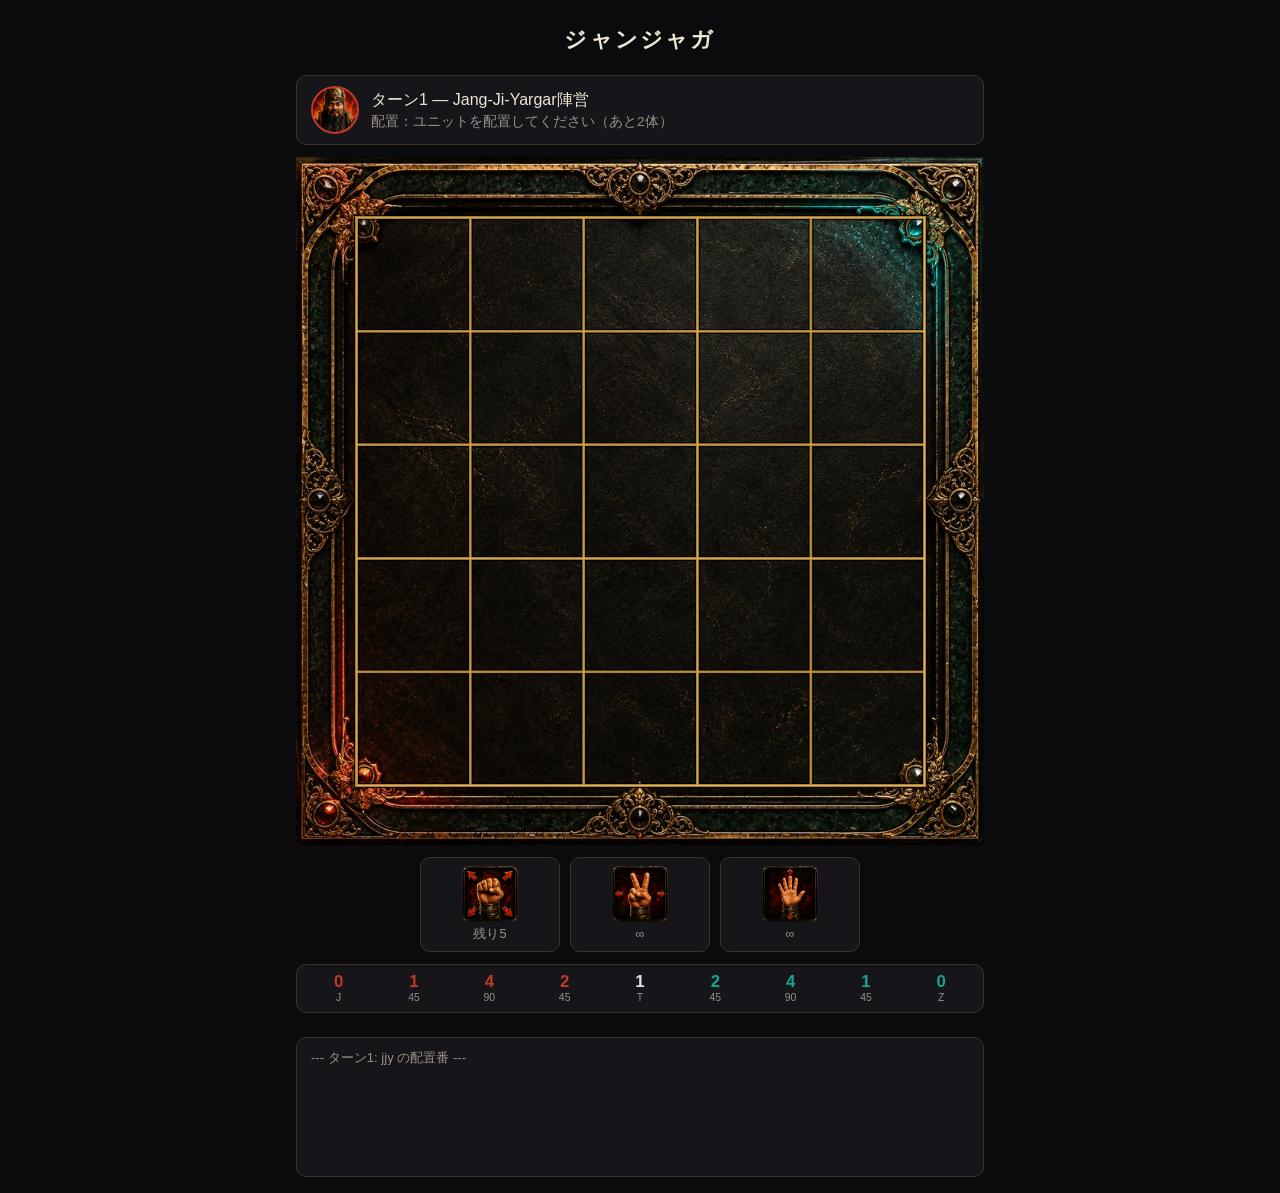
==== standalone.html @ e8a7ca2a "Compress oversized art and add a self-contained standalone.html The board base and two portrait PNGs" ====
<!doctype html>
<html lang="ja">
<head>
<meta charset="UTF-8" />
<meta name="viewport" content="width=device-width, initial-scale=1" />
<title>ジャンジャガ</title>
<style>
:root {
  --jjy-color: #c0392b;
  --zzg-color: #16a596;
  --bg: #0b0b0d;
  --panel-bg: #16151a;
  --panel-border: #3a342a;
  --text: #eee6d3;
  --muted: #9a9186;
}

* {
  box-sizing: border-box;
}

body {
  margin: 0;
  background: var(--bg);
  color: var(--text);
  font-family: "Yu Gothic", "Hiragino Sans", sans-serif;
}

#app {
  max-width: 720px;
  margin: 0 auto;
  padding: 16px;
  display: flex;
  flex-direction: column;
  gap: 12px;
}

h1 {
  text-align: center;
  font-size: 1.4rem;
  margin: 8px 0;
  letter-spacing: 0.1em;
}

.turn-bar {
  display: flex;
  align-items: center;
  gap: 12px;
  background: var(--panel-bg);
  border: 1px solid var(--panel-border);
  border-radius: 10px;
  padding: 10px 14px;
}

.turn-avatar {
  width: 48px;
  height: 48px;
  border-radius: 50%;
  background-size: cover;
  background-position: center 15%;
  flex-shrink: 0;
  border: 2px solid var(--muted);
}

.turn-avatar.jjy {
  border-color: var(--jjy-color);
}
.turn-avatar.zzg {
  border-color: var(--zzg-color);
}

.turn-text {
  flex: 1;
  line-height: 1.4;
}

.turn-text .phase {
  color: var(--muted);
  font-size: 0.85rem;
}

.board-wrap {
  position: relative;
  width: 100%;
  aspect-ratio: 1 / 1;
  user-select: none;
}

.board-layer {
  position: absolute;
  inset: 0;
  width: 100%;
  height: 100%;
  pointer-events: none;
}

.board-grid-overlay {
  position: absolute;
  top: 8.373%;
  left: 8.373%;
  right: 8.214%;
  bottom: 8.214%;
  display: grid;
  grid-template-columns: repeat(5, 1fr);
  grid-template-rows: repeat(5, 1fr);
}

.cell {
  position: relative;
  display: flex;
  align-items: center;
  justify-content: center;
}

.cell.highlight-place::after,
.cell.highlight-move::after {
  content: "";
  position: absolute;
  inset: 8%;
  border-radius: 6px;
  background: rgba(255, 215, 0, 0.25);
  border: 2px dashed rgba(255, 215, 0, 0.8);
  pointer-events: none;
}

.cell.highlight-challenge::after {
  content: "";
  position: absolute;
  inset: 4%;
  border-radius: 50%;
  box-shadow: 0 0 12px 4px rgba(255, 60, 40, 0.9);
  border: 2px solid rgba(255, 120, 60, 0.95);
  animation: pulse 1s ease-in-out infinite;
  pointer-events: none;
}

@keyframes pulse {
  0%,
  100% {
    opacity: 0.55;
  }
  50% {
    opacity: 1;
  }
}

.cell.highlight-rotate::after {
  content: "";
  position: absolute;
  inset: 8%;
  border-radius: 6px;
  background: rgba(120, 130, 255, 0.25);
  border: 2px dashed rgba(140, 150, 255, 0.9);
  pointer-events: none;
}

.cell.selected::before {
  content: "";
  position: absolute;
  inset: 2%;
  border-radius: 6px;
  border: 2px solid rgba(255, 255, 255, 0.9);
  pointer-events: none;
}

.unit-icon {
  width: 78%;
  height: 78%;
  background-image: url("[data-uri]");
  background-repeat: no-repeat;
  background-size: 300% 200%;
  border-radius: 8px;
  pointer-events: none;
}

.unit-jjy-rock {
  background-position: 0% 0%;
}
.unit-jjy-scissors {
  background-position: 50% 0%;
}
.unit-jjy-paper {
  background-position: 100% 0%;
}
.unit-zzg-rock {
  background-position: 0% 100%;
}
.unit-zzg-scissors {
  background-position: 50% 100%;
}
.unit-zzg-paper {
  background-position: 100% 100%;
}

.mark {
  width: 80%;
  height: 80%;
  border-radius: 50%;
  background-size: cover;
  background-position: center 12%;
  pointer-events: none;
}

.mark.jjy {
  background-image: url("[data-uri]");
  border: 3px solid var(--jjy-color);
  box-shadow: 0 0 8px 1px rgba(192, 57, 43, 0.7);
}

.mark.zzg {
  background-image: url("[data-uri]");
  border: 3px solid var(--zzg-color);
  box-shadow: 0 0 8px 1px rgba(22, 165, 150, 0.7);
}

.mark.win-line {
  box-shadow: 0 0 16px 6px gold;
}

.tray {
  display: flex;
  gap: 10px;
  justify-content: center;
}

.tray-slot {
  flex: 1;
  max-width: 140px;
  background: var(--panel-bg);
  border: 1px solid var(--panel-border);
  border-radius: 10px;
  padding: 8px;
  display: flex;
  flex-direction: column;
  align-items: center;
  gap: 4px;
  cursor: grab;
  transition: opacity 0.15s, box-shadow 0.15s;
}

.tray-slot.disabled {
  opacity: 0.35;
  cursor: not-allowed;
  pointer-events: none;
}

.tray-slot.selected {
  box-shadow: 0 0 0 2px gold;
}

.tray-slot .unit-icon {
  width: 56px;
  height: 56px;
}

.tray-slot .count {
  font-size: 0.8rem;
  color: var(--muted);
}

.counters-bar {
  display: flex;
  width: 100%;
  background: var(--panel-bg);
  border: 1px solid var(--panel-border);
  border-radius: 10px;
  padding: 8px 4px;
}

.counter {
  flex: 1 1 0;
  min-width: 0;
  display: flex;
  flex-direction: column;
  align-items: center;
  gap: 2px;
}

.counter-value {
  font-size: 1.05rem;
  font-weight: bold;
  line-height: 1.1;
}

.counter-value.jjy {
  color: var(--jjy-color);
}

.counter-value.zzg {
  color: var(--zzg-color);
}

.counter-value.normal {
  color: var(--text);
}

.counter-label {
  font-size: 0.65rem;
  color: var(--muted);
  line-height: 1;
}

.rotation-panel {
  display: flex;
  flex-wrap: wrap;
  gap: 8px;
  justify-content: center;
}

.rotation-panel button {
  font-size: 0.85rem;
  padding: 8px 12px;
  background: #1c2140;
  border-color: #3a4270;
}

.rotation-panel button:hover {
  background: #262c56;
}

.rotation-panel button.active {
  box-shadow: 0 0 0 2px #7c88ff;
}

.controls {
  display: flex;
  gap: 10px;
  justify-content: center;
}

button {
  font-family: inherit;
  font-size: 0.95rem;
  padding: 10px 18px;
  border-radius: 8px;
  border: 1px solid var(--panel-border);
  background: #232028;
  color: var(--text);
  cursor: pointer;
}

button:hover {
  background: #2d2a33;
}

button:disabled {
  opacity: 0.3;
  cursor: not-allowed;
}

.log {
  background: var(--panel-bg);
  border: 1px solid var(--panel-border);
  border-radius: 10px;
  padding: 10px 14px;
  height: 140px;
  overflow-y: auto;
  font-size: 0.82rem;
  color: var(--muted);
  white-space: pre-wrap;
  line-height: 1.5;
}

.win-banner {
  position: fixed;
  inset: 0;
  background: rgba(0, 0, 0, 0.75);
  display: flex;
  align-items: center;
  justify-content: center;
  flex-direction: column;
  gap: 16px;
  z-index: 10;
}

.win-banner.hidden {
  display: none;
}

.hidden {
  display: none;
}

.win-banner .avatar {
  width: 160px;
  height: 160px;
  border-radius: 50%;
  background-size: cover;
  background-position: center 15%;
  border: 4px solid gold;
}

.win-banner h2 {
  font-size: 1.6rem;
}

</style>
</head>
<body>
<div id="app">
  <h1>ジャンジャガ</h1>

  <div class="turn-bar">
    <div id="turn-avatar" class="turn-avatar"></div>
    <div class="turn-text">
      <div id="turn-text"></div>
      <div id="turn-phase" class="phase"></div>
    </div>
  </div>

  <div class="board-wrap">
    <img class="board-layer" src="[data-uri]" alt="" />
    <img class="board-layer" src="[data-uri]" alt="" />
    <div id="board-grid" class="board-grid-overlay"></div>
  </div>

  <div id="tray" class="tray"></div>

  <div id="counters-bar" class="counters-bar">
    <div class="counter"><div id="cnt-j-marks" class="counter-value jjy"></div><div class="counter-label">J</div></div>
    <div class="counter"><div id="cnt-j-rock45" class="counter-value jjy"></div><div class="counter-label">45</div></div>
    <div class="counter"><div id="cnt-j-sp90" class="counter-value jjy"></div><div class="counter-label">90</div></div>
    <div class="counter"><div id="cnt-j-sp45" class="counter-value jjy"></div><div class="counter-label">45</div></div>
    <div class="counter"><div id="cnt-turn" class="counter-value normal"></div><div class="counter-label">T</div></div>
    <div class="counter"><div id="cnt-z-sp45" class="counter-value zzg"></div><div class="counter-label">45</div></div>
    <div class="counter"><div id="cnt-z-sp90" class="counter-value zzg"></div><div class="counter-label">90</div></div>
    <div class="counter"><div id="cnt-z-rock45" class="counter-value zzg"></div><div class="counter-label">45</div></div>
    <div class="counter"><div id="cnt-z-marks" class="counter-value zzg"></div><div class="counter-label">Z</div></div>
  </div>

  <div id="rotation-panel" class="rotation-panel hidden"></div>

  <div class="controls">
    <button id="pass-btn" class="hidden">手番を相手に渡す</button>
  </div>

  <div id="log" class="log"></div>
</div>

<div id="win-banner" class="win-banner hidden">
  <div id="win-avatar" class="avatar"></div>
  <h2 id="win-text"></h2>
</div>

<script>
// ジャンジャガ ルールエンジン（DOM非依存）
// ルール文書: ジャンジャガ_ルール_v0.1.md 準拠

(function () {
const SIZE = 5;
const PLAYERS = ["jjy", "zzg"];

const UNIT_DIRS = {
  rock: [
    [-1, -1],
    [-1, 1],
    [1, -1],
    [1, 1],
  ],
  scissors: [
    [0, -1],
    [0, 1],
  ],
  paper: [
    [-1, 0],
    [1, 0],
  ],
};

// beats[a] === b は「aはbに勝つ」
const BEATS = { rock: "scissors", scissors: "paper", paper: "rock" };

const ROCK_MAX = 5;

// 45度刻みの8方向リング（画面上で時計回りが正の方向）
const DIR_RING = [
  [-1, 0], // N
  [-1, 1], // NE
  [0, 1], // E
  [1, 1], // SE
  [1, 0], // S
  [1, -1], // SW
  [0, -1], // W
  [-1, -1], // NW
];

function ringIndexOf(dir) {
  return DIR_RING.findIndex(([dr, dc]) => dr === dir[0] && dc === dir[1]);
}

// dir を 45度 x steps だけ回転させる（steps>0: 時計回り, steps<0: 反時計回り）
function rotateDir(dir, steps) {
  const idx = ringIndexOf(dir);
  const next = (((idx + steps) % 8) + 8) % 8;
  return DIR_RING[next];
}

function rotateDirs(dirs, steps) {
  return dirs.map((d) => rotateDir(d, steps));
}

// 回転数カウンタの通算上限
const ROTATION_MAX = { rock45: 1, sp45: 2, sp90: 4 };

// (type, kind) から回転後の方向の組を得る
function rotatedDirsFor(type, kind) {
  const base = UNIT_DIRS[type];
  if (kind === "rock45") return rotateDirs(base, 1);
  if (kind === "sp45cw") return rotateDirs(base, 1);
  if (kind === "sp45ccw") return rotateDirs(base, -1);
  if (kind === "sp90") return rotateDirs(base, 2);
  return base;
}

// 回転の種類から、どの回転数カウンタを消費するか
function rotationChargeField(kind) {
  if (kind === "rock45") return "rock45";
  return kind === "sp90" ? "sp90" : "sp45";
}

// そのユニット種類が使える回転の種類一覧
function rotationKindsForType(type) {
  if (type === "rock") return ["rock45"];
  return ["sp45cw", "sp45ccw", "sp90"];
}

function otherPlayer(p) {
  return p === "jjy" ? "zzg" : "jjy";
}

function inBounds(r, c) {
  return r >= 0 && r < SIZE && c >= 0 && c < SIZE;
}

function createGame() {
  const state = {
    board: Array.from({ length: SIZE }, () => Array(SIZE).fill(null)),
    players: {
      jjy: { rockUsed: 0, rotUsed: { rock45: 0, sp45: 0, sp90: 0 } },
      zzg: { rockUsed: 0, rotUsed: { rock45: 0, sp45: 0, sp90: 0 } },
    },
    turnOwner: "jjy",
    turnNumber: 1,
    // phase: 'placement' (配置) | 'segment' (通常セグメント) | 'ended'
    phase: "placement",
    activePlayer: "jjy",
    selected: null,
    moveTargets: [],
    challengeTargets: [],
    rotationKind: null,
    rotationMode: null,
    rotationMoveTargets: [],
    segmentActionCount: 0,
    hasPriorSegmentThisTurn: false,
    // このターンに配置したユニットの座標。ターン担当者の最初の通常セグメントの間だけ、移動不可・挑戦は最大1回の制限を受ける
    restrictedUnitPos: null,
    restrictedUnitChallenged: false,
    turnOwnerSegmentCount: 0,
    winner: null,
    winLine: null,
    log: [],
  };
  startTurn(state);
  return state;
}

function pushLog(state, msg) {
  state.log.push(msg);
}

function boardIsFull(state) {
  for (let r = 0; r < SIZE; r++)
    for (let c = 0; c < SIZE; c++) if (state.board[r][c] === null) return false;
  return true;
}

function startTurn(state) {
  if (boardIsFull(state)) {
    finishByBoardFull(state);
    return;
  }
  state.phase = "placement";
  state.activePlayer = state.turnOwner;
  state.placementQuota = state.turnNumber === 1 ? 2 : 1;
  state.placementsDone = 0;
  state.selected = null;
  state.moveTargets = [];
  state.challengeTargets = [];
  state.rotationKind = null;
  state.rotationMode = null;
  state.rotationMoveTargets = [];
  state.segmentActionCount = 0;
  state.hasPriorSegmentThisTurn = false;
  state.restrictedUnitPos = null;
  state.restrictedUnitChallenged = false;
  state.turnOwnerSegmentCount = 0;
  pushLog(state, `--- ターン${state.turnNumber}: ${state.turnOwner} の配置番 ---`);
}

// r,c のユニットが「配置直後のターン担当者の最初の通常セグメント」の制限下にあるか
function isRestricted(state, r, c) {
  return (
    state.turnOwnerSegmentCount === 1 &&
    state.activePlayer === state.turnOwner &&
    !!state.restrictedUnitPos &&
    state.restrictedUnitPos[0] === r &&
    state.restrictedUnitPos[1] === c
  );
}

function canPlace(state, type) {
  if (state.phase !== "placement") return false;
  if (type === "rock" && state.players[state.activePlayer].rockUsed >= ROCK_MAX) return false;
  return true;
}

function emptyCells(state) {
  const cells = [];
  for (let r = 0; r < SIZE; r++)
    for (let c = 0; c < SIZE; c++) if (state.board[r][c] === null) cells.push([r, c]);
  return cells;
}

// pos から dirs の方向で挑戦可能な敵ユニット座標一覧
function challengeTargetsFromDirs(state, r, c, owner, type, dirs) {
  const targets = [];
  for (const [dr, dc] of dirs) {
    const nr = r + dr,
      nc = c + dc;
    if (!inBounds(nr, nc)) continue;
    const cell = state.board[nr][nc];
    if (cell && cell.kind === "unit" && cell.owner !== owner && cell.type !== type) {
      targets.push([nr, nc]);
    }
  }
  return targets;
}

// pos の unit(owner,type) が挑戦可能な敵ユニット座標一覧（通常の方向）
function challengeTargetsFrom(state, r, c, owner, type) {
  return challengeTargetsFromDirs(state, r, c, owner, type, UNIT_DIRS[type]);
}

function uniqueCoords(list) {
  const seen = new Set();
  const out = [];
  for (const [r, c] of list) {
    const key = r + "," + c;
    if (!seen.has(key)) {
      seen.add(key);
      out.push([r, c]);
    }
  }
  return out;
}

// pos の unit が移動可能な座標一覧（移動後に挑戦可能になる場合のみ）
function moveTargetsFrom(state, r, c, owner, type) {
  const moves = [];
  for (const [dr, dc] of UNIT_DIRS[type]) {
    const nr = r + dr,
      nc = c + dc;
    if (!inBounds(nr, nc)) continue;
    if (state.board[nr][nc] !== null) continue; // 空きマスのみ
    const afterTargets = challengeTargetsFrom(state, nr, nc, owner, type);
    if (afterTargets.length > 0) moves.push([nr, nc]);
  }
  return moves;
}

// pos の unit が種類 kind・モード mode の回転行動で移動可能な座標一覧（rule 8）。
// mode "moveRotated"（回転後に移動する場合）：移動方向が回転後の方向。
//   移動先から、回転後の方向・通常の方向のいずれかで挑戦できれば良い。
// mode "challengeRotated"（通常移動後に回転する場合）：移動方向は通常のまま。
//   移動先から、回転後の方向で挑戦できることが必要。
function rotationActionTargets(state, r, c, owner, type, kind, mode) {
  const rotDirs = rotatedDirsFor(type, kind);
  const moveDirs = mode === "moveRotated" ? rotDirs : UNIT_DIRS[type];
  const moves = [];
  for (const [dr, dc] of moveDirs) {
    const nr = r + dr,
      nc = c + dc;
    if (!inBounds(nr, nc)) continue;
    if (state.board[nr][nc] !== null) continue; // 空きマスのみ
    const rotTargets = challengeTargetsFromDirs(state, nr, nc, owner, type, rotDirs);
    if (mode === "moveRotated") {
      const normalTargets = challengeTargetsFrom(state, nr, nc, owner, type);
      if (rotTargets.length > 0 || normalTargets.length > 0) moves.push([nr, nc]);
    } else {
      if (rotTargets.length > 0) moves.push([nr, nc]);
    }
  }
  return moves;
}

// r,c のユニットが今使える回転の種類一覧（種類・残り回数・制限状態を考慮）
function availableRotationKinds(state, r, c) {
  if (state.phase !== "segment") return [];
  const cell = state.board[r][c];
  if (!cell || cell.kind !== "unit" || cell.owner !== state.activePlayer) return [];
  if (isRestricted(state, r, c)) return [];
  const kinds = rotationKindsForType(cell.type);
  return kinds.filter((kind) => {
    const field = rotationChargeField(kind);
    return state.players[cell.owner].rotUsed[field] < ROTATION_MAX[field];
  });
}

function placeUnit(state, type, r, c) {
  if (!canPlace(state, type)) return { ok: false, reason: "配置できません" };
  if (state.board[r][c] !== null) return { ok: false, reason: "空きマスではありません" };
  const owner = state.activePlayer;
  state.board[r][c] = { kind: "unit", owner, type };
  if (type === "rock") state.players[owner].rockUsed += 1;
  state.placementsDone += 1;
  pushLog(state, `${owner} が ${type} を (${r},${c}) へ配置`);

  if (state.placementsDone < state.placementQuota) {
    // 第1ターンの2体目待ち：引き続き配置番のまま
    return { ok: true };
  }

  if (state.turnNumber === 1) {
    // 第1ターンは2体配置したら即終了（敵ユニットが存在しないため挑戦は発生しない）
    endTurn(state);
  } else {
    // 配置直後から、配置したプレイヤー自身の通常セグメントが始まる
    state.restrictedUnitPos = [r, c];
    state.restrictedUnitChallenged = false;
    enterSegment(state, state.turnOwner);
    // セグメントが自動終了していなければ、配置したユニットを自動選択し、挑戦対象をすぐ確認できるようにする
    if (state.phase === "segment" && state.activePlayer === state.turnOwner) {
      selectUnit(state, r, c);
    }
  }
  return { ok: true };
}

// セグメントを開始する。行動可能な手が一つも無ければ、宣言したものとして自動的に相手へ渡す
function enterSegment(state, player) {
  state.phase = "segment";
  state.activePlayer = player;
  state.segmentActionCount = 0;
  if (player === state.turnOwner) state.turnOwnerSegmentCount += 1;
  clearSelection(state);
  if (!hasAnyAction(state, player)) {
    passSegment(state);
  }
}

function selectUnit(state, r, c) {
  if (state.phase !== "segment") return { ok: false };
  const cell = state.board[r][c];
  state.rotationKind = null;
  state.rotationMode = null;
  state.rotationMoveTargets = [];
  if (!cell || cell.kind !== "unit" || cell.owner !== state.activePlayer) {
    state.selected = null;
    state.moveTargets = [];
    state.challengeTargets = [];
    return { ok: false };
  }
  state.selected = [r, c];
  if (isRestricted(state, r, c)) {
    state.moveTargets = [];
    state.challengeTargets = state.restrictedUnitChallenged ? [] : challengeTargetsFrom(state, r, c, cell.owner, cell.type);
  } else {
    state.moveTargets = moveTargetsFrom(state, r, c, cell.owner, cell.type);
    state.challengeTargets = challengeTargetsFrom(state, r, c, cell.owner, cell.type);
  }
  return { ok: true };
}

function clearSelection(state) {
  state.selected = null;
  state.moveTargets = [];
  state.challengeTargets = [];
  state.rotationKind = null;
  state.rotationMode = null;
  state.rotationMoveTargets = [];
}

function moveUnit(state, tr, tc) {
  if (state.phase !== "segment" || !state.selected) return { ok: false, reason: "対象外です" };
  const [r, c] = state.selected;
  if (isRestricted(state, r, c)) return { ok: false, reason: "配置直後は移動できません" };
  const legal = state.moveTargets.some(([mr, mc]) => mr === tr && mc === tc);
  if (!legal) return { ok: false, reason: "その移動は不正です" };
  const cell = state.board[r][c];
  state.board[r][c] = null;
  state.board[tr][tc] = cell;
  pushLog(state, `${cell.owner} の ${cell.type} が (${r},${c})→(${tr},${tc}) へ移動`);
  state.segmentActionCount += 1;
  state.selected = [tr, tc];
  state.moveTargets = [];
  state.challengeTargets = challengeTargetsFrom(state, tr, tc, cell.owner, cell.type);
  state.rotationKind = null;
  state.rotationMode = null;
  state.rotationMoveTargets = [];
  return { ok: true };
}

// 選んだユニットについて、種類 kind・モード mode の回転行動のプレビュー（移動先候補）を表示する。
// mode: "moveRotated"（回転後に移動） | "challengeRotated"（通常移動後に回転）
function previewRotation(state, kind, mode) {
  if (state.phase !== "segment" || !state.selected) return { ok: false, reason: "対象外です" };
  const [r, c] = state.selected;
  const available = availableRotationKinds(state, r, c);
  if (!available.includes(kind)) return { ok: false, reason: "その回転は使えません" };
  const cell = state.board[r][c];
  const targets = rotationActionTargets(state, r, c, cell.owner, cell.type, kind, mode);
  state.rotationKind = kind;
  state.rotationMode = mode;
  state.rotationMoveTargets = targets;
  return { ok: true };
}

function cancelRotationPreview(state) {
  state.rotationKind = null;
  state.rotationMode = null;
  state.rotationMoveTargets = [];
}

// 回転行動を実行する（previewRotation で選んだ kind・mode を使用）
function rotateMoveUnit(state, tr, tc) {
  if (state.phase !== "segment" || !state.selected || !state.rotationKind) {
    return { ok: false, reason: "対象外です" };
  }
  const [r, c] = state.selected;
  const kind = state.rotationKind;
  const mode = state.rotationMode;
  if (isRestricted(state, r, c)) return { ok: false, reason: "配置直後は回転を使用できません" };
  const legal = state.rotationMoveTargets.some(([mr, mc]) => mr === tr && mc === tc);
  if (!legal) return { ok: false, reason: "その回転行動は不正です" };
  const cell = state.board[r][c];
  const field = rotationChargeField(kind);
  state.players[cell.owner].rotUsed[field] += 1;
  state.board[r][c] = null;
  state.board[tr][tc] = cell;
  const modeLabel = mode === "moveRotated" ? "回転移動" : "回転挑戦";
  pushLog(state, `${cell.owner} の ${cell.type} が${modeLabel}(${kind})で (${r},${c})→(${tr},${tc})`);
  state.segmentActionCount += 1;
  state.selected = [tr, tc];
  state.moveTargets = [];
  state.rotationKind = null;
  state.rotationMode = null;
  state.rotationMoveTargets = [];
  const rotDirs = rotatedDirsFor(cell.type, kind);
  const rotTargets = challengeTargetsFromDirs(state, tr, tc, cell.owner, cell.type, rotDirs);
  if (mode === "moveRotated") {
    // 回転移動の場合、挑戦は「回転した方向」「通常の方向」のいずれでも良い
    const normalTargets = challengeTargetsFrom(state, tr, tc, cell.owner, cell.type);
    state.challengeTargets = uniqueCoords([...rotTargets, ...normalTargets]);
  } else {
    // 通常移動後の回転の場合、挑戦は宣言した回転方向のみ
    state.challengeTargets = rotTargets;
  }
  return { ok: true };
}

function challengeUnit(state, tr, tc) {
  if (state.phase !== "segment" || !state.selected) return { ok: false, reason: "対象外です" };
  const [r, c] = state.selected;
  const legal = state.challengeTargets.some(([cr, cc]) => cr === tr && cc === tc);
  if (!legal) return { ok: false, reason: "挑戦できません" };
  if (isRestricted(state, r, c)) state.restrictedUnitChallenged = true;
  resolveChallenge(state, r, c, tr, tc);
  state.segmentActionCount += 1;
  clearSelection(state);
  if (!state.winner) checkSegmentAutoAdvance(state);
  return { ok: true };
}

// 行動後、現在の担当者に行動可能な手が一つも残っていなければ、自動的にセグメントを終える
function checkSegmentAutoAdvance(state) {
  if (state.phase !== "segment") return;
  if (!hasAnyAction(state, state.activePlayer)) {
    passSegment(state);
  }
}

function resolveChallenge(state, ar, ac, br, bc) {
  const attacker = state.board[ar][ac];
  const defender = state.board[br][bc];
  const attackerWins = BEATS[attacker.type] === defender.type;
  const winnerOwner = attackerWins ? attacker.owner : defender.owner;
  const loserPos = attackerWins ? [br, bc] : [ar, ac];
  pushLog(
    state,
    `${attacker.owner}:${attacker.type} が ${defender.owner}:${defender.type} に挑戦 → ${attackerWins ? "攻撃側" : "防御側"}の勝ち`
  );
  state.board[loserPos[0]][loserPos[1]] = { kind: "mark", owner: winnerOwner };
  checkWin(state, winnerOwner);
}

const LINE_DIRS = [
  [0, 1],
  [1, 0],
  [1, 1],
  [1, -1],
];

function checkWin(state, owner) {
  for (let r = 0; r < SIZE; r++) {
    for (let c = 0; c < SIZE; c++) {
      for (const [dr, dc] of LINE_DIRS) {
        const cells = [
          [r, c],
          [r + dr, c + dc],
          [r + 2 * dr, c + 2 * dc],
        ];
        if (cells.every(([rr, cc]) => inBounds(rr, cc))) {
          const owns = cells.every(([rr, cc]) => {
            const cell = state.board[rr][cc];
            return cell && cell.kind === "mark" && cell.owner === owner;
          });
          if (owns) {
            state.winner = owner;
            state.winLine = cells;
            state.phase = "ended";
            pushLog(state, `${owner} の3連が成立。勝利。`);
            return true;
          }
        }
      }
    }
  }
  return false;
}

function hasAnyAction(state, owner) {
  for (let r = 0; r < SIZE; r++) {
    for (let c = 0; c < SIZE; c++) {
      const cell = state.board[r][c];
      if (!cell || cell.kind !== "unit" || cell.owner !== owner) continue;
      if (isRestricted(state, r, c)) {
        if (!state.restrictedUnitChallenged && challengeTargetsFrom(state, r, c, owner, cell.type).length > 0) return true;
        continue; // 配置直後のユニットは移動できない
      }
      if (challengeTargetsFrom(state, r, c, owner, cell.type).length > 0) return true;
      if (moveTargetsFrom(state, r, c, owner, cell.type).length > 0) return true;
      for (const kind of availableRotationKinds(state, r, c)) {
        if (rotationActionTargets(state, r, c, owner, cell.type, kind, "moveRotated").length > 0) return true;
        if (rotationActionTargets(state, r, c, owner, cell.type, kind, "challengeRotated").length > 0) return true;
      }
    }
  }
  return false;
}

// 自分のセグメントを終える（できることが無いための自動終了も、宣言したものとして扱う）
// 「行動を挟まずに続けて終了を宣言」＝今終えるこのセグメントに行動が無く、かつ
// このセグメントの直前にも（このターン中に）別の終了宣言があったこと。
// 直前のセグメント自体に行動があったかどうかは関係ない。
function passSegment(state) {
  if (state.phase !== "segment") return { ok: false };
  const endedEmpty = state.segmentActionCount === 0;
  if (endedEmpty && state.hasPriorSegmentThisTurn) {
    pushLog(state, "両者が連続して終了を宣言。ターン終了。");
    endTurn(state);
    return { ok: true };
  }
  pushLog(state, `${state.activePlayer} がセグメント終了を宣言。`);
  state.hasPriorSegmentThisTurn = true;
  enterSegment(state, otherPlayer(state.activePlayer));
  return { ok: true };
}

function endTurn(state) {
  if (state.winner) return;
  state.turnOwner = otherPlayer(state.turnOwner);
  state.turnNumber += 1;
  startTurn(state);
}

function countMarks(state, owner) {
  let n = 0;
  for (let r = 0; r < SIZE; r++)
    for (let c = 0; c < SIZE; c++) {
      const cell = state.board[r][c];
      if (cell && cell.kind === "mark" && cell.owner === owner) n++;
    }
  return n;
}

function countUnits(state, owner) {
  let n = 0;
  for (let r = 0; r < SIZE; r++)
    for (let c = 0; c < SIZE; c++) {
      const cell = state.board[r][c];
      if (cell && cell.kind === "unit" && cell.owner === owner) n++;
    }
  return n;
}

function finishByBoardFull(state) {
  state.phase = "ended";
  const marksJjy = countMarks(state, "jjy");
  const marksZzg = countMarks(state, "zzg");
  if (marksJjy !== marksZzg) {
    state.winner = marksJjy > marksZzg ? "jjy" : "zzg";
  } else {
    const unitsJjy = countUnits(state, "jjy");
    const unitsZzg = countUnits(state, "zzg");
    if (unitsJjy !== unitsZzg) {
      state.winner = unitsJjy > unitsZzg ? "jjy" : "zzg";
    } else {
      state.winner = "draw";
    }
  }
  pushLog(state, `盤面が埋まりました。判定結果: ${state.winner}`);
}

window.JangJiYargar = {
  SIZE,
  PLAYERS,
  UNIT_DIRS,
  BEATS,
  ROCK_MAX,
  ROTATION_MAX,
  createGame,
  canPlace,
  emptyCells,
  isRestricted,
  placeUnit,
  selectUnit,
  clearSelection,
  moveUnit,
  challengeUnit,
  passSegment,
  otherPlayer,
  availableRotationKinds,
  rotationChargeField,
  previewRotation,
  cancelRotationPreview,
  rotateMoveUnit,
  countMarks,
};
})();

</script>
<script>
(function () {
const __MARKER_URI__ = { jjy: "[data-uri]", zzg: "[data-uri]" };
const {
  createGame,
  canPlace,
  isRestricted,
  placeUnit,
  selectUnit,
  clearSelection,
  moveUnit,
  challengeUnit,
  passSegment,
  ROCK_MAX,
  ROTATION_MAX,
  availableRotationKinds,
  rotationChargeField,
  previewRotation,
  cancelRotationPreview,
  rotateMoveUnit,
  countMarks,
} = window.JangJiYargar;

const NAMES = { jjy: "Jang-Ji-Yargar", zzg: "Zung-Zoo-Gar" };
const TYPE_LABELS = { rock: "グー", scissors: "チョキ", paper: "パー" };
const TYPES = ["rock", "scissors", "paper"];
const ROTATION_LABELS = {
  rock45: "45°回転",
  sp45cw: "45°回転（時計回り）",
  sp45ccw: "45°回転（反時計回り）",
  sp90: "90°回転",
};

const SOUNDS = {
  place: new Audio("[data-uri]"),
  rotate: new Audio("[data-uri]"),
  explosion: new Audio("[data-uri]"),
};

function playSound(name) {
  const base = SOUNDS[name];
  if (!base) return;
  const node = base.cloneNode();
  node.play().catch(() => {});
}

const game = createGame();
let uiSelectedTrayType = null;

const boardEl = document.getElementById("board-grid");
const trayEl = document.getElementById("tray");
const turnAvatarEl = document.getElementById("turn-avatar");
const turnTextEl = document.getElementById("turn-text");
const turnPhaseEl = document.getElementById("turn-phase");
const rotationPanelEl = document.getElementById("rotation-panel");
const countersEl = {
  jMarks: document.getElementById("cnt-j-marks"),
  jRock45: document.getElementById("cnt-j-rock45"),
  jSp90: document.getElementById("cnt-j-sp90"),
  jSp45: document.getElementById("cnt-j-sp45"),
  turn: document.getElementById("cnt-turn"),
  zSp45: document.getElementById("cnt-z-sp45"),
  zSp90: document.getElementById("cnt-z-sp90"),
  zRock45: document.getElementById("cnt-z-rock45"),
  zMarks: document.getElementById("cnt-z-marks"),
};
const passBtn = document.getElementById("pass-btn");
const logEl = document.getElementById("log");
const winBanner = document.getElementById("win-banner");
const winAvatar = document.getElementById("win-avatar");
const winText = document.getElementById("win-text");

function cellHas(list, r, c) {
  return list.some(([rr, cc]) => rr === r && cc === c);
}

function buildBoard() {
  boardEl.innerHTML = "";
  for (let r = 0; r < 5; r++) {
    for (let c = 0; c < 5; c++) {
      const cell = document.createElement("div");
      cell.className = "cell";
      cell.dataset.r = r;
      cell.dataset.c = c;
      cell.addEventListener("click", () => handleCellClick(r, c));
      cell.addEventListener("dragover", (e) => e.preventDefault());
      cell.addEventListener("drop", (e) => handleDrop(e, r, c));
      boardEl.appendChild(cell);
    }
  }
}

function buildTray() {
  trayEl.innerHTML = "";
  for (const type of TYPES) {
    const slot = document.createElement("div");
    slot.className = "tray-slot";
    slot.dataset.type = type;
    slot.draggable = true;
    const icon = document.createElement("div");
    icon.className = "unit-icon";
    slot.appendChild(icon);
    const count = document.createElement("div");
    count.className = "count";
    slot.appendChild(count);
    slot.addEventListener("click", () => handleTraySlotClick(type));
    slot.addEventListener("dragstart", (e) => handleTrayDragStart(e, type));
    trayEl.appendChild(slot);
  }
}

function handleTraySlotClick(type) {
  if (!canPlace(game, type)) return;
  uiSelectedTrayType = uiSelectedTrayType === type ? null : type;
  render();
}

function handleTrayDragStart(e, type) {
  if (!canPlace(game, type)) {
    e.preventDefault();
    return;
  }
  e.dataTransfer.setData("text/plain", JSON.stringify({ kind: "place", type }));
}

function handleUnitDragStart(e, r, c) {
  const res = selectUnit(game, r, c);
  if (!res.ok) {
    e.preventDefault();
    return;
  }
  e.dataTransfer.setData("text/plain", JSON.stringify({ kind: "move", from: [r, c] }));
  render();
}

function handleDrop(e, r, c) {
  e.preventDefault();
  let data;
  try {
    data = JSON.parse(e.dataTransfer.getData("text/plain"));
  } catch {
    return;
  }
  if (data.kind === "place") {
    const res = placeUnit(game, data.type, r, c);
    if (res.ok) playSound("place");
    uiSelectedTrayType = null;
  } else if (data.kind === "move") {
    const res = moveUnit(game, r, c);
    if (res.ok) playSound("place");
  }
  render();
}

function handleCellClick(r, c) {
  if (game.phase === "placement") {
    if (uiSelectedTrayType && game.board[r][c] === null) {
      const res = placeUnit(game, uiSelectedTrayType, r, c);
      if (res.ok) {
        uiSelectedTrayType = null;
        playSound("place");
      }
      render();
    }
    return;
  }

  if (game.phase === "segment") {
    if (game.selected) {
      if (cellHas(game.challengeTargets, r, c)) {
        const res = challengeUnit(game, r, c);
        if (res.ok) playSound("explosion");
        render();
        return;
      }
      if (game.rotationKind && cellHas(game.rotationMoveTargets, r, c)) {
        const res = rotateMoveUnit(game, r, c);
        if (res.ok) playSound("rotate");
        render();
        return;
      }
      if (cellHas(game.moveTargets, r, c)) {
        const res = moveUnit(game, r, c);
        if (res.ok) playSound("place");
        render();
        return;
      }
    }
    const cell = game.board[r][c];
    if (cell && cell.kind === "unit" && cell.owner === game.activePlayer) {
      selectUnit(game, r, c);
    } else {
      clearSelection(game);
    }
    render();
  }
}

passBtn.addEventListener("click", () => {
  passSegment(game);
  render();
});

function handleRotationButtonClick(kind, mode) {
  if (game.rotationKind === kind && game.rotationMode === mode) {
    cancelRotationPreview(game);
  } else {
    previewRotation(game, kind, mode);
  }
  render();
}

function renderCountersBar() {
  countersEl.jMarks.textContent = countMarks(game, "jjy");
  countersEl.jRock45.textContent = ROTATION_MAX.rock45 - game.players.jjy.rotUsed.rock45;
  countersEl.jSp90.textContent = ROTATION_MAX.sp90 - game.players.jjy.rotUsed.sp90;
  countersEl.jSp45.textContent = ROTATION_MAX.sp45 - game.players.jjy.rotUsed.sp45;
  countersEl.turn.textContent = game.turnNumber;
  countersEl.zSp45.textContent = ROTATION_MAX.sp45 - game.players.zzg.rotUsed.sp45;
  countersEl.zSp90.textContent = ROTATION_MAX.sp90 - game.players.zzg.rotUsed.sp90;
  countersEl.zRock45.textContent = ROTATION_MAX.rock45 - game.players.zzg.rotUsed.rock45;
  countersEl.zMarks.textContent = countMarks(game, "zzg");
}

const MODE_PREFIX = { moveRotated: "回転移動", challengeRotated: "回転挑戦" };

function renderRotationPanel() {
  rotationPanelEl.innerHTML = "";
  if (game.phase !== "segment" || !game.selected) {
    rotationPanelEl.classList.add("hidden");
    return;
  }
  const [r, c] = game.selected;
  const cell = game.board[r][c];
  const kinds = availableRotationKinds(game, r, c);
  if (!cell || kinds.length === 0) {
    rotationPanelEl.classList.add("hidden");
    return;
  }
  rotationPanelEl.classList.remove("hidden");
  for (const mode of ["moveRotated", "challengeRotated"]) {
    for (const kind of kinds) {
      const field = rotationChargeField(kind);
      const remaining = ROTATION_MAX[field] - game.players[cell.owner].rotUsed[field];
      const btn = document.createElement("button");
      btn.textContent = `${MODE_PREFIX[mode]} ${ROTATION_LABELS[kind]}（残り${remaining}）`;
      btn.classList.toggle("active", game.rotationKind === kind && game.rotationMode === mode);
      btn.addEventListener("click", () => handleRotationButtonClick(kind, mode));
      rotationPanelEl.appendChild(btn);
    }
  }
}

function render() {
  // board cells
  const cells = boardEl.children;
  for (let r = 0; r < 5; r++) {
    for (let c = 0; c < 5; c++) {
      const idx = r * 5 + c;
      const cellEl = cells[idx];
      cellEl.innerHTML = "";
      cellEl.classList.remove("highlight-place", "highlight-move", "highlight-rotate", "highlight-challenge", "selected");

      const boardCell = game.board[r][c];
      if (boardCell && boardCell.kind === "unit") {
        const icon = document.createElement("div");
        icon.className = `unit-icon unit-${boardCell.owner}-${boardCell.type}`;
        const canDrag = game.phase === "segment" && boardCell.owner === game.activePlayer && !isRestricted(game, r, c);
        icon.draggable = canDrag;
        if (canDrag) {
          icon.addEventListener("dragstart", (e) => handleUnitDragStart(e, r, c));
        }
        cellEl.appendChild(icon);
      } else if (boardCell && boardCell.kind === "mark") {
        const mark = document.createElement("div");
        mark.className = `mark ${boardCell.owner}`;
        if (game.winLine && cellHas(game.winLine, r, c)) mark.classList.add("win-line");
        cellEl.appendChild(mark);
      }

      if (game.phase === "placement") {
        if (uiSelectedTrayType && boardCell === null) {
          cellEl.classList.add("highlight-place");
        }
      } else if (game.phase === "segment") {
        if (game.selected && game.selected[0] === r && game.selected[1] === c) {
          cellEl.classList.add("selected");
        }
        if (cellHas(game.moveTargets, r, c)) cellEl.classList.add("highlight-move");
        if (game.rotationKind && cellHas(game.rotationMoveTargets, r, c)) cellEl.classList.add("highlight-rotate");
        if (cellHas(game.challengeTargets, r, c)) cellEl.classList.add("highlight-challenge");
      }
    }
  }

  renderRotationPanel();
  renderCountersBar();

  // tray
  const trayActive = game.phase === "placement";
  for (const slot of trayEl.children) {
    const type = slot.dataset.type;
    const icon = slot.querySelector(".unit-icon");
    icon.className = `unit-icon unit-${game.turnOwner}-${type}`;
    const countEl = slot.querySelector(".count");
    if (type === "rock") {
      const remaining = ROCK_MAX - game.players[game.turnOwner].rockUsed;
      countEl.textContent = `残り${remaining}`;
    } else {
      countEl.textContent = "∞";
    }
    const enabled = trayActive && canPlace(game, type);
    slot.classList.toggle("disabled", !enabled);
    slot.classList.toggle("selected", uiSelectedTrayType === type);
  }

  // turn bar
  const owner = game.activePlayer;
  turnAvatarEl.className = `turn-avatar ${owner}`;
  turnAvatarEl.style.backgroundImage = `url('${__MARKER_URI__[owner]}')`;
  turnTextEl.textContent = `ターン${game.turnNumber} — ${NAMES[owner]}陣営`;
  if (game.phase === "placement") {
    const remainingPlacements = game.placementQuota - game.placementsDone;
    const quotaNote = game.placementQuota > 1 ? `（あと${remainingPlacements}体）` : "";
    turnPhaseEl.textContent = `配置：ユニットを配置してください${quotaNote}`;
  } else if (game.phase === "segment") {
    turnPhaseEl.textContent = "通常セグメント：移動・挑戦、または相手へ渡す";
  } else if (game.phase === "ended") {
    turnPhaseEl.textContent = "対局終了";
  }

  // buttons
  passBtn.classList.toggle("hidden", game.phase !== "segment");

  // log
  logEl.textContent = game.log.join("\n");
  logEl.scrollTop = logEl.scrollHeight;

  // win banner
  if (game.winner) {
    winBanner.classList.remove("hidden");
    if (game.winner === "draw") {
      winAvatar.style.display = "none";
      winText.textContent = "引き分け";
    } else {
      winAvatar.style.display = "block";
      winAvatar.style.backgroundImage = `url('${__MARKER_URI__[game.winner]}')`;
      winText.textContent = `${NAMES[game.winner]} 陣営の勝利`;
    }
  } else {
    winBanner.classList.add("hidden");
  }
}

buildBoard();
buildTray();
render();
})();

</script>
</body>
</html>
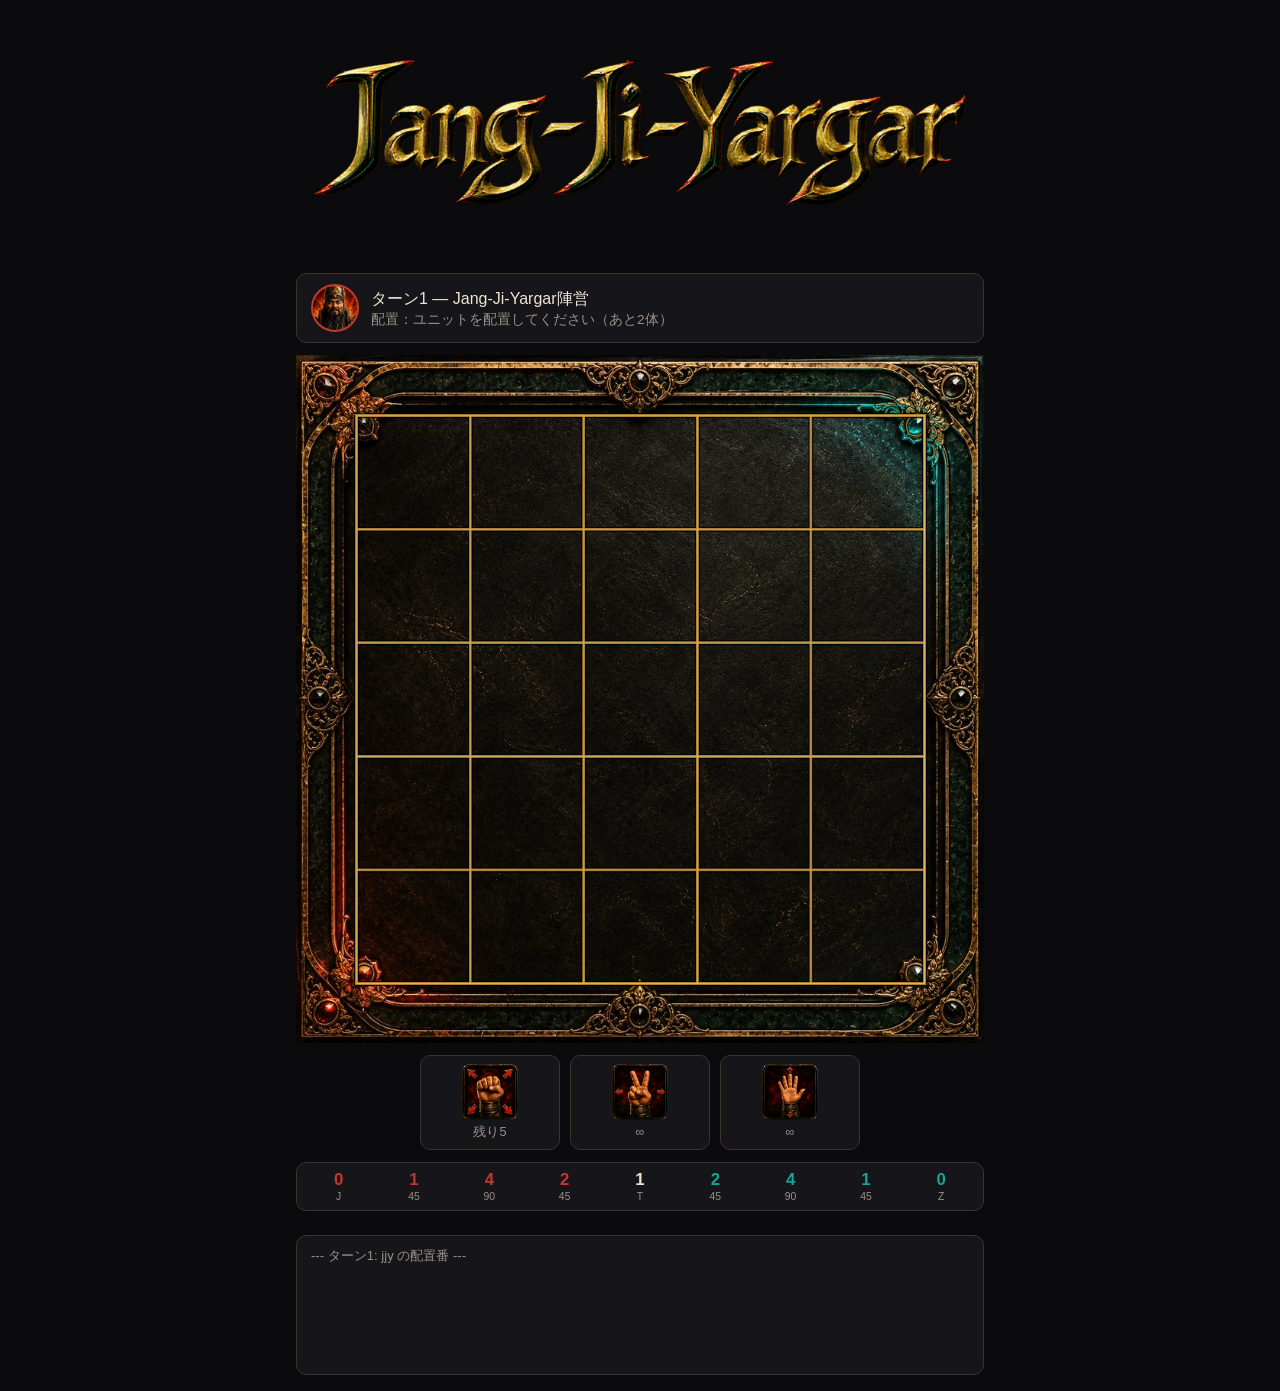
==== commit aeb0f3ad: "Replace the title text with the wordmark logo; trim silence from SFX Swap <h1>ジャンジャガ</h1> for the Ja" ====
--- a/standalone.html
+++ b/standalone.html
@@ -42,6 +42,13 @@
   letter-spacing: 0.1em;
 }
 
+h1.logo img {
+  max-width: 100%;
+  height: auto;
+  display: block;
+  margin: 0 auto;
+}
+
 .turn-bar {
   display: flex;
   align-items: center;
@@ -398,7 +405,7 @@
 </head>
 <body>
 <div id="app">
-  <h1>ジャンジャガ</h1>
+  <h1 class="logo"><img src="[data-uri]